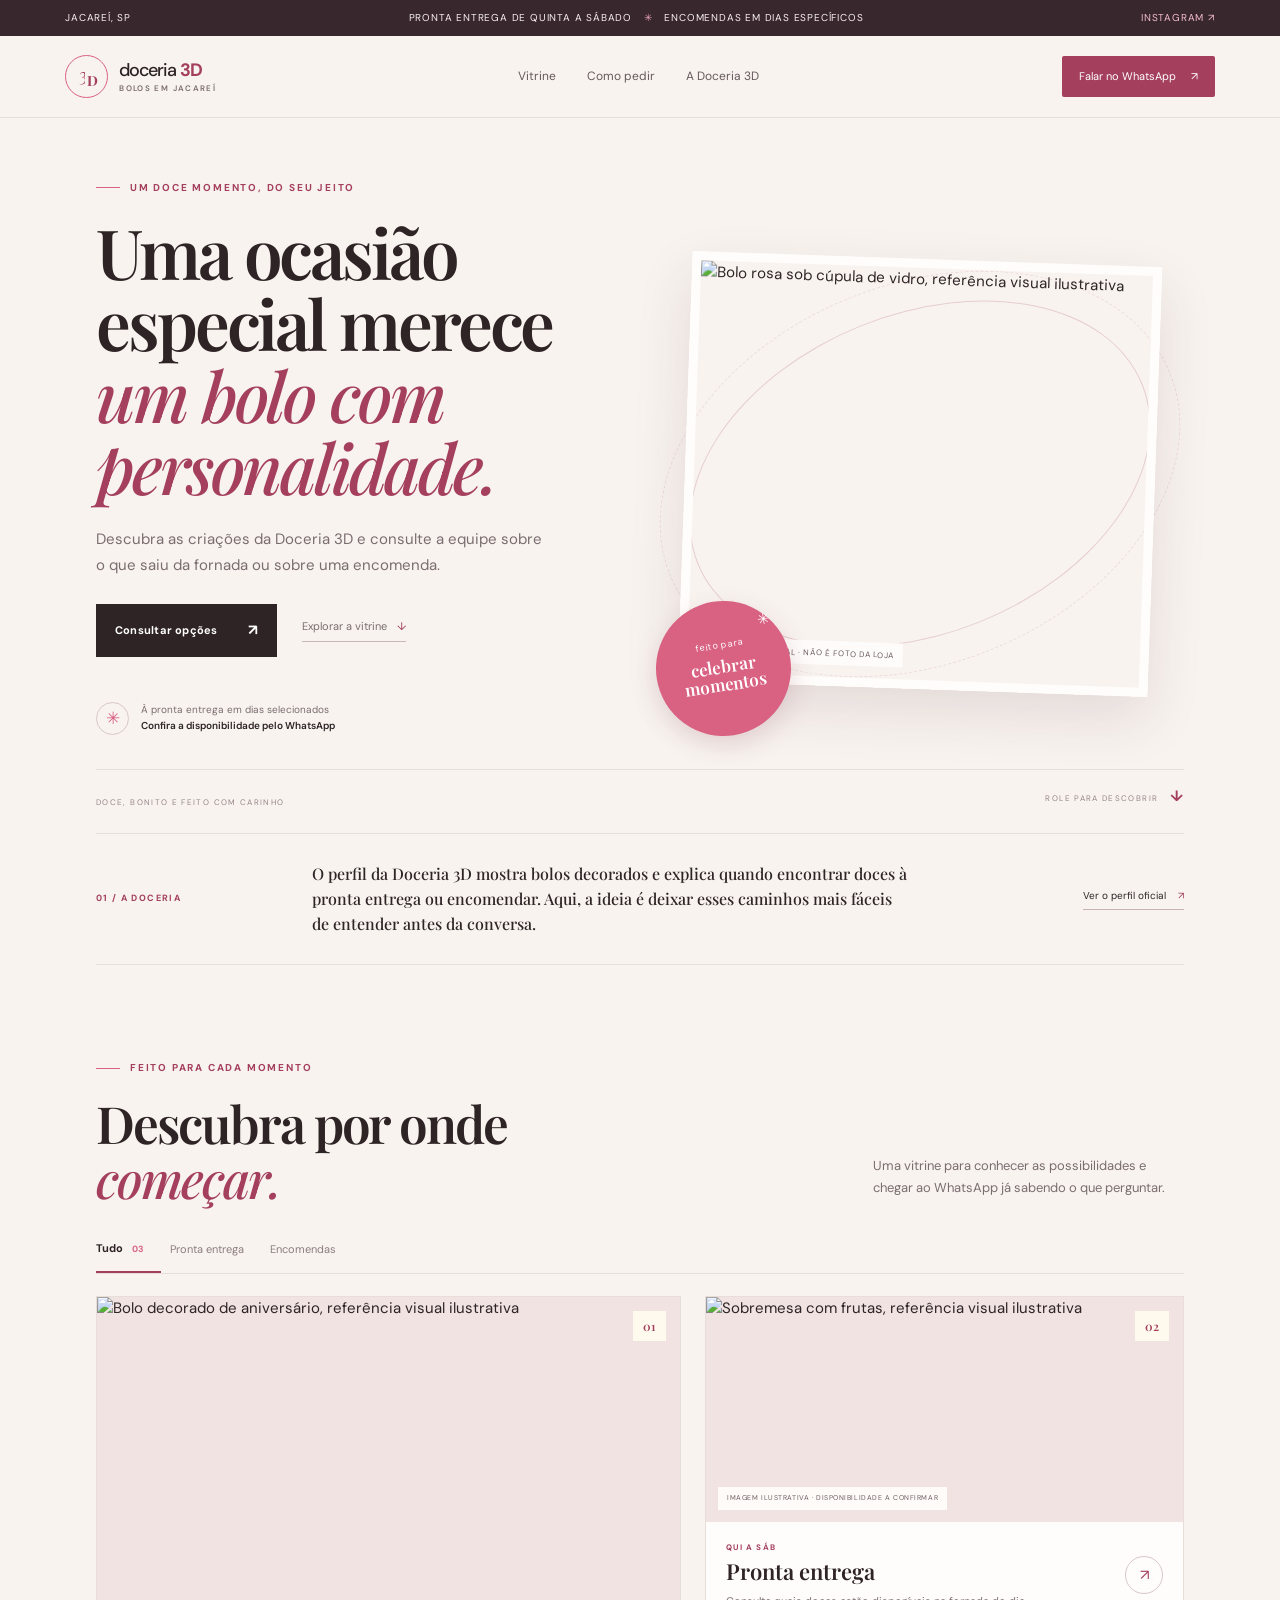
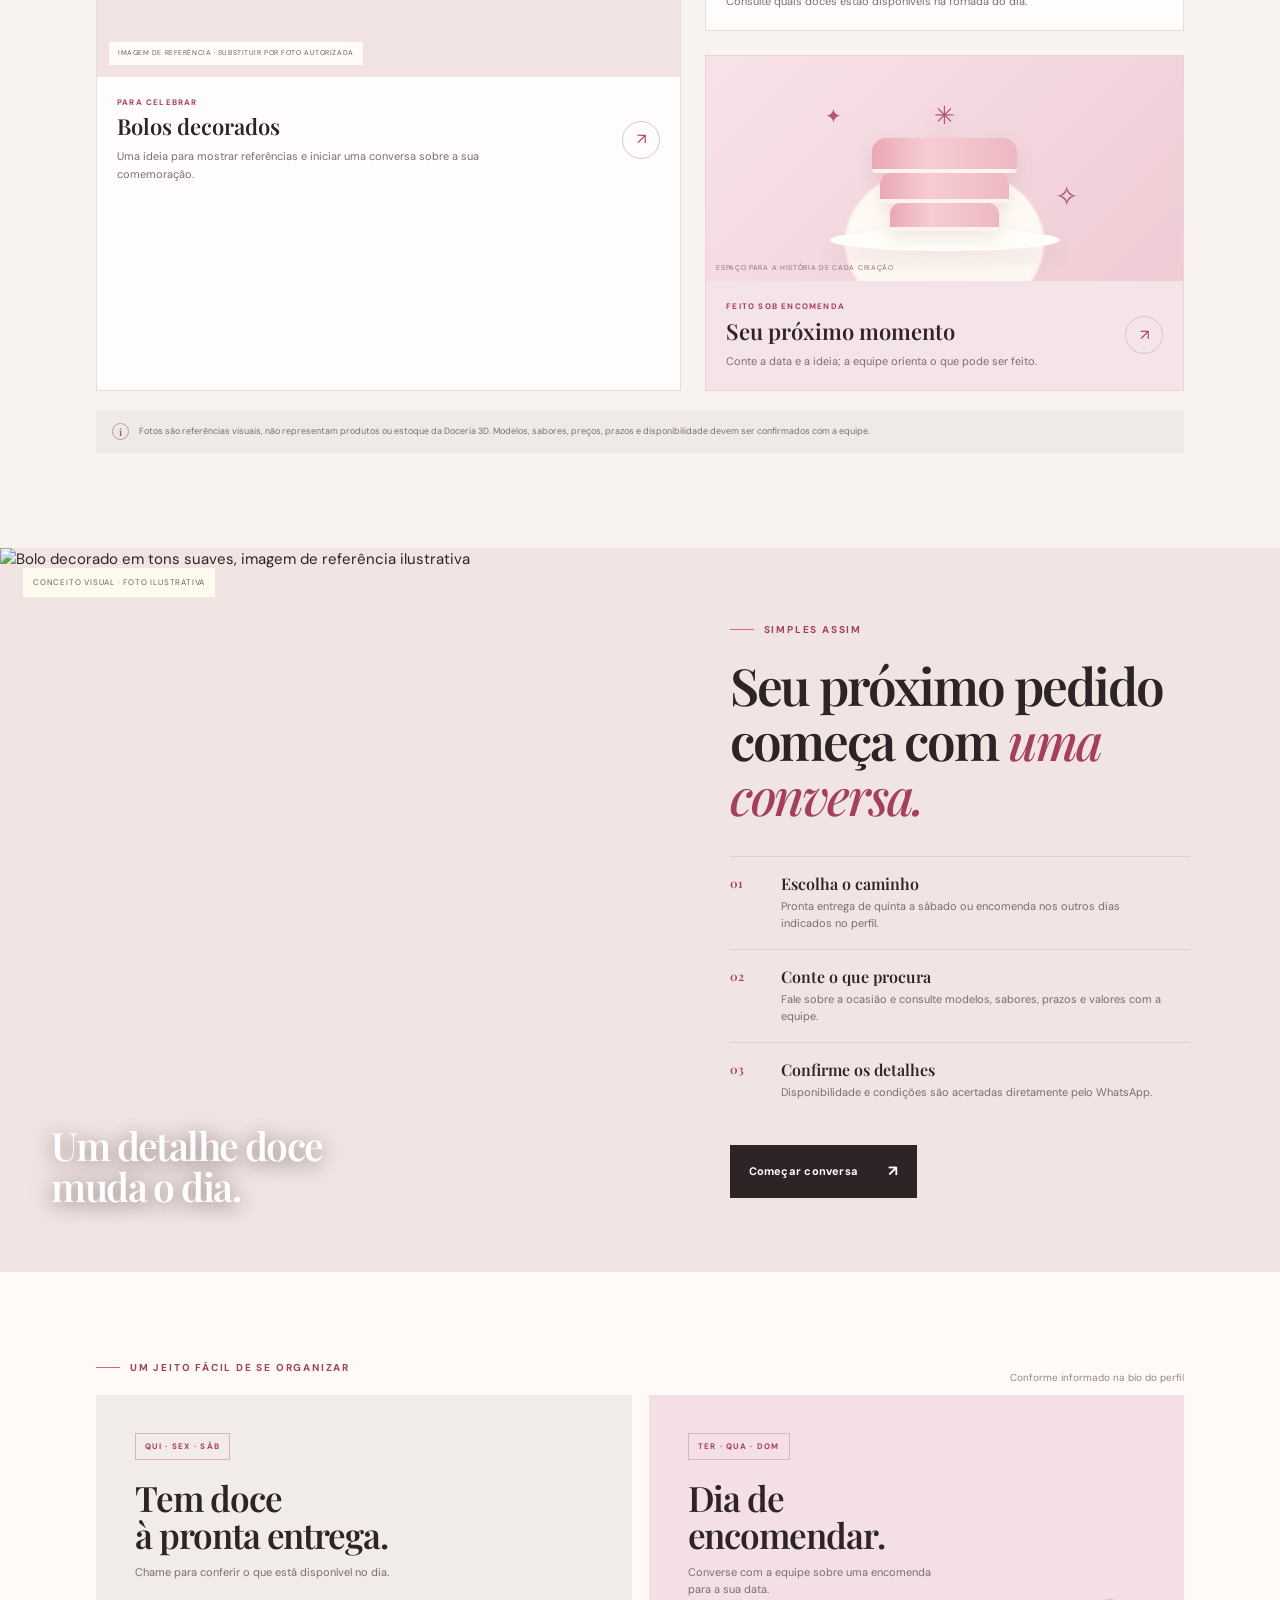
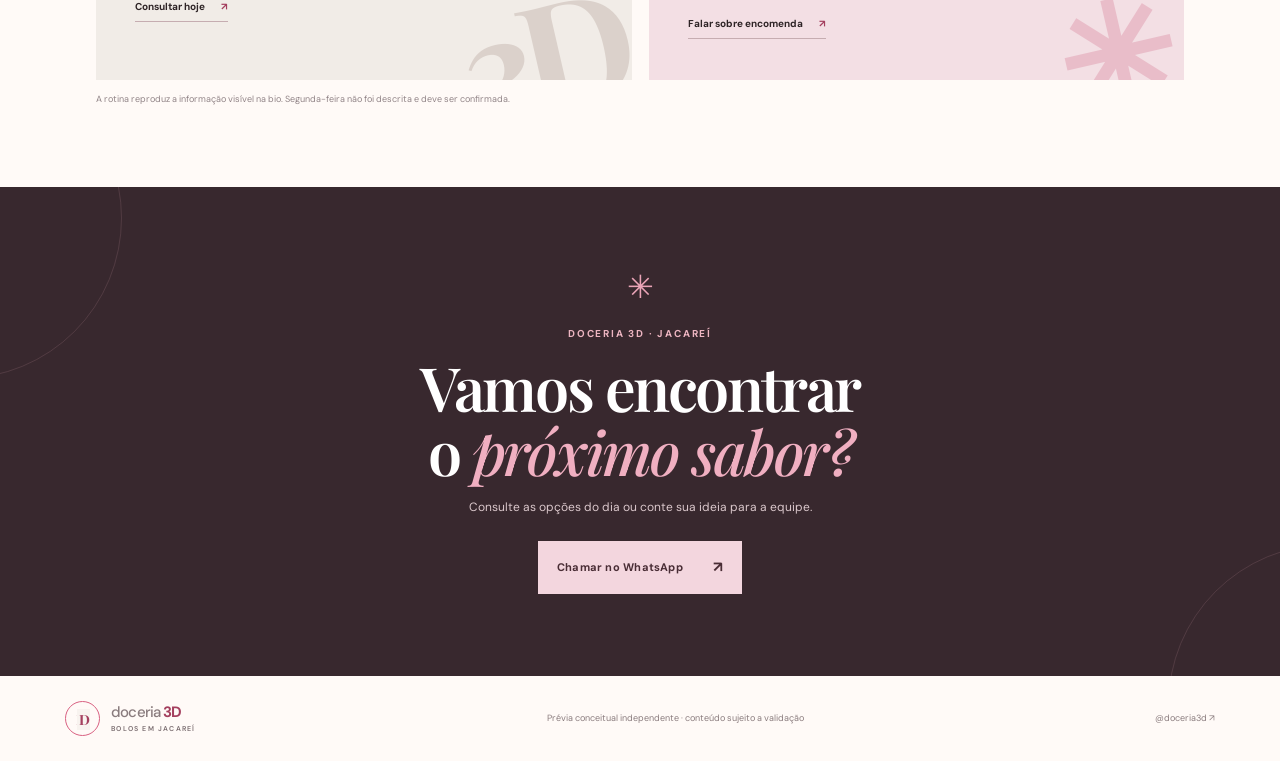
==== index.html @ 927c4ccd "Create Doceria 3D concept prototype" ====
<!doctype html>
<html lang="pt-BR">
<head>
<meta charset="utf-8"><meta name="viewport" content="width=device-width, initial-scale=1"><meta name="theme-color" content="#f8f3ef">
<meta name="description" content="Doceria 3D em Jacareí. Consulte a pronta entrega e converse sobre encomendas pelo WhatsApp.">
<title>Doceria 3D — um doce momento em Jacareí</title>
<link rel="preconnect" href="https://fonts.googleapis.com"><link rel="preconnect" href="https://fonts.gstatic.com" crossorigin>
<link href="https://fonts.googleapis.com/css2?family=DM+Sans:wght@400;500;600;700&family=Playfair+Display:wght@500;600;700&display=swap" rel="stylesheet"><link rel="stylesheet" href="styles.css">
</head>
<body>
<div class="announcement"><span>Jacareí, SP</span><span>Pronta entrega de quinta a sábado <i>✳</i> encomendas em dias específicos</span><a href="https://www.instagram.com/doceria3d/" target="_blank" rel="noreferrer">Instagram ↗</a></div>
<header class="site-header">
<a class="brand" href="#" aria-label="Doceria 3D, início"><span class="brand-mark" aria-hidden="true"><span>3</span><b>D</b></span><span class="brand-name">doceria <strong>3D</strong><small>BOLOS EM JACAREÍ</small></span></a>
<nav aria-label="Navegação principal"><a href="#vitrine">Vitrine</a><a href="#como-funciona">Como pedir</a><a href="#sobre">A Doceria 3D</a></nav>
<a class="header-cta" href="https://wa.me/5512991172727?text=Oi%2C%20vim%20pelo%20site%20e%20queria%20consultar%20as%20op%C3%A7%C3%B5es%20da%20Doceria%203D." target="_blank" rel="noreferrer">Falar no WhatsApp <span>↗</span></a><button class="menu-toggle" aria-label="Abrir menu" aria-expanded="false"><span></span><span></span></button>
</header>
<main>
<section class="hero">
<div class="hero-copy"><p class="eyebrow"><span></span> UM DOCE MOMENTO, DO SEU JEITO</p><h1>Uma ocasião especial merece <em>um bolo com personalidade.</em></h1><p class="hero-text">Descubra as criações da Doceria 3D e consulte a equipe sobre o que saiu da fornada ou sobre uma encomenda.</p><div class="hero-actions"><a class="button button-dark" href="https://wa.me/5512991172727?text=Oi%21%20Queria%20consultar%20o%20que%20tem%20dispon%C3%ADvel%20hoje." target="_blank" rel="noreferrer">Consultar opções <span>↗</span></a><a class="text-link" href="#vitrine">Explorar a vitrine <span>↓</span></a></div><div class="hero-proof"><span class="proof-icon">✳</span><span>À pronta entrega em dias selecionados<br><b>Confira a disponibilidade pelo WhatsApp</b></span></div></div>
<div class="hero-art"><div class="image-wrap image-main"><img src="https://images.unsplash.com/photo-1621794598988-d7f895197dc8?auto=format&fit=crop&w=1000&q=85" alt="Bolo rosa sob cúpula de vidro, referência visual ilustrativa"><span class="image-label">REFERÊNCIA VISUAL · NÃO É FOTO DA LOJA</span></div><div class="hero-sticker"><span>feito para</span><strong>celebrar<br>momentos</strong><i>✳</i></div><div class="orbit orbit-one"></div><div class="orbit orbit-two"></div></div><div class="hero-bottom"><span>DOCE, BONITO E FEITO COM CARINHO</span><span>ROLE PARA DESCOBRIR <b>↓</b></span></div>
</section>
<section class="intro-strip" id="sobre"><div class="intro-index">01 / A DOCERIA</div><p>O perfil da Doceria 3D mostra bolos decorados e explica quando encontrar doces à pronta entrega ou encomendar. Aqui, a ideia é deixar esses caminhos mais fáceis de entender antes da conversa.</p><a href="https://www.instagram.com/doceria3d/" target="_blank" rel="noreferrer">Ver o perfil oficial <span>↗</span></a></section>
<section class="showcase section-pad" id="vitrine"><div class="section-heading"><div><p class="eyebrow"><span></span> FEITO PARA CADA MOMENTO</p><h2>Descubra por onde<br><em>começar.</em></h2></div><p class="section-lead">Uma vitrine para conhecer as possibilidades e chegar ao WhatsApp já sabendo o que perguntar.</p></div>
<div class="category-tabs" role="tablist" aria-label="Categorias da vitrine"><button class="category-tab is-active" role="tab" aria-selected="true" data-filter="all">Tudo <span>03</span></button><button class="category-tab" role="tab" aria-selected="false" data-filter="ready">Pronta entrega</button><button class="category-tab" role="tab" aria-selected="false" data-filter="custom">Encomendas</button></div>
<div class="product-grid">
<article class="product-card product-wide" data-category="custom"><div class="product-image"><img src="https://images.unsplash.com/photo-1578985545062-69928b1d9587?auto=format&fit=crop&w=1200&q=85" alt="Bolo decorado de aniversário, referência visual ilustrativa"><span class="photo-note">IMAGEM DE REFERÊNCIA · SUBSTITUIR POR FOTO AUTORIZADA</span><span class="card-number">01</span></div><div class="product-info"><div><p class="product-kicker">PARA CELEBRAR</p><h3>Bolos decorados</h3><p>Uma ideia para mostrar referências e iniciar uma conversa sobre a sua comemoração.</p></div><a class="round-link" aria-label="Consultar bolos decorados no WhatsApp" href="https://wa.me/5512991172727?text=Oi%21%20Queria%20conversar%20sobre%20bolo%20decorado%20e%20encomenda." target="_blank" rel="noreferrer">↗</a></div></article>
<article class="product-card" data-category="ready"><div class="product-image product-image-small"><img src="https://images.unsplash.com/photo-1488477181946-6428a0291777?auto=format&fit=crop&w=850&q=85" alt="Sobremesa com frutas, referência visual ilustrativa"><span class="photo-note">IMAGEM ILUSTRATIVA · DISPONIBILIDADE A CONFIRMAR</span><span class="card-number">02</span></div><div class="product-info"><div><p class="product-kicker">QUI A SÁB</p><h3>Pronta entrega</h3><p>Consulte quais doces estão disponíveis na fornada do dia.</p></div><a class="round-link" aria-label="Consultar pronta entrega no WhatsApp" href="https://wa.me/5512991172727?text=Oi%21%20Quais%20doces%20est%C3%A3o%20dispon%C3%ADveis%20hoje%3F" target="_blank" rel="noreferrer">↗</a></div></article>
<article class="product-card product-card-accent" data-category="custom"><div class="custom-illustration" aria-hidden="true"><div class="cake-plate"></div><div class="cake-shape"><span></span><span></span><span></span><i>✳</i></div><div class="cake-spark spark-a">✦</div><div class="cake-spark spark-b">✧</div><span class="illustration-caption">ESPAÇO PARA A HISTÓRIA DE CADA CRIAÇÃO</span></div><div class="product-info"><div><p class="product-kicker">FEITO SOB ENCOMENDA</p><h3>Seu próximo momento</h3><p>Conte a data e a ideia; a equipe orienta o que pode ser feito.</p></div><a class="round-link" aria-label="Conversar sobre encomendas no WhatsApp" href="https://wa.me/5512991172727?text=Oi%21%20Queria%20saber%20como%20funcionam%20as%20encomendas." target="_blank" rel="noreferrer">↗</a></div></article>
</div><p class="disclaimer"><span>i</span> Fotos são referências visuais, não representam produtos ou estoque da Doceria 3D. Modelos, sabores, preços, prazos e disponibilidade devem ser confirmados com a equipe.</p>
</section>
<section class="order-section" id="como-funciona"><div class="order-image"><img src="https://images.unsplash.com/photo-1557925923-cd4648e211a0?auto=format&fit=crop&w=1200&q=85" alt="Bolo decorado em tons suaves, imagem de referência ilustrativa"><span>CONCEITO VISUAL · FOTO ILUSTRATIVA</span><div class="image-quote">Um detalhe doce<br>muda o dia.</div></div><div class="order-copy"><p class="eyebrow"><span></span> SIMPLES ASSIM</p><h2>Seu próximo pedido começa com <em>uma conversa.</em></h2><div class="steps"><div class="step"><span>01</span><div><h3>Escolha o caminho</h3><p>Pronta entrega de quinta a sábado ou encomenda nos outros dias indicados no perfil.</p></div></div><div class="step"><span>02</span><div><h3>Conte o que procura</h3><p>Fale sobre a ocasião e consulte modelos, sabores, prazos e valores com a equipe.</p></div></div><div class="step"><span>03</span><div><h3>Confirme os detalhes</h3><p>Disponibilidade e condições são acertadas diretamente pelo WhatsApp.</p></div></div></div><a class="button button-dark" href="https://wa.me/5512991172727?text=Oi%2C%20vim%20pelo%20site%20da%20Doceria%203D%20e%20queria%20conversar%20sobre%20um%20pedido." target="_blank" rel="noreferrer">Começar conversa <span>↗</span></a></div></section>
<section class="availability"><div class="availability-top"><p class="eyebrow"><span></span> UM JEITO FÁCIL DE SE ORGANIZAR</p><p>Conforme informado na bio do perfil</p></div><div class="availability-grid"><div class="availability-card"><span class="day-tag">QUI · SEX · SÁB</span><h2>Tem doce<br>à pronta entrega.</h2><p>Chame para conferir o que está disponível no dia.</p><a href="https://wa.me/5512991172727?text=Oi%21%20O%20que%20tem%20%C3%A0%20pronta%20entrega%20hoje%3F" target="_blank" rel="noreferrer">Consultar hoje <b>↗</b></a><div class="availability-deco">3D</div></div><div class="availability-card availability-pink"><span class="day-tag">TER · QUA · DOM</span><h2>Dia de<br>encomendar.</h2><p>Converse com a equipe sobre uma encomenda para a sua data.</p><a href="https://wa.me/5512991172727?text=Oi%21%20Queria%20consultar%20uma%20encomenda." target="_blank" rel="noreferrer">Falar sobre encomenda <b>↗</b></a><div class="availability-deco">✳</div></div></div><p class="schedule-note">A rotina reproduz a informação visível na bio. Segunda-feira não foi descrita e deve ser confirmada.</p></section>
<section class="closing"><div class="closing-star">✳</div><p class="eyebrow">DOCERIA 3D · JACAREÍ</p><h2>Vamos encontrar<br>o <em>próximo sabor?</em></h2><p>Consulte as opções do dia ou conte sua ideia para a equipe.</p><a class="button button-light" href="https://wa.me/5512991172727?text=Oi%21%20Queria%20conhecer%20as%20op%C3%A7%C3%B5es%20da%20Doceria%203D." target="_blank" rel="noreferrer">Chamar no WhatsApp <span>↗</span></a></section>
</main>
<footer class="site-footer"><a class="brand brand-footer" href="#"><span class="brand-mark"><span>3</span><b>D</b></span><span class="brand-name">doceria <strong>3D</strong><small>BOLOS EM JACAREÍ</small></span></a><span>Prévia conceitual independente · conteúdo sujeito a validação</span><a href="https://www.instagram.com/doceria3d/" target="_blank" rel="noreferrer">@doceria3d ↗</a></footer><a class="mobile-contact" href="https://wa.me/5512991172727?text=Oi%21%20Queria%20consultar%20a%20Doceria%203D." target="_blank" rel="noreferrer"><span>☏</span> Consultar pelo WhatsApp <b>↗</b></a>
<script src="script.js"></script>
</body></html>
---- styles.css ----
:root{--cream:#f8f3ef;--paper:#fffdfb;--ink:#2e2426;--muted:#7a6d70;--rose:#d96182;--rose-soft:#f4dce3;--rose-deep:#a43f5e;--line:#e7deda;--serif:"Playfair Display",Georgia,serif;--sans:"DM Sans",Arial,sans-serif}
*{box-sizing:border-box}html{scroll-behavior:smooth}body{margin:0;background:var(--cream);color:var(--ink);font-family:var(--sans);font-size:15px;line-height:1.55}a{color:inherit;text-decoration:none}button{font:inherit}.announcement{height:36px;background:#38282e;color:#f9efef;display:flex;align-items:center;justify-content:space-between;padding:0 5.1%;font-size:10px;letter-spacing:.08em;text-transform:uppercase}.announcement i{color:#f0a3bd;font-style:normal;padding:0 8px}.announcement a{color:#f5bccd}.site-header{height:82px;padding:0 5.1%;display:flex;align-items:center;justify-content:space-between;background:rgba(248,243,239,.97);border-bottom:1px solid var(--line);position:relative;z-index:5}.brand{display:flex;align-items:center;gap:11px}.brand-mark{height:43px;width:43px;border:1.5px solid var(--rose);border-radius:50%;display:grid;place-items:center;position:relative;font-family:var(--serif);color:var(--rose-deep);font-size:19px}.brand-mark span{transform:translate(-3px,-2px)}.brand-mark b{position:absolute;font-size:14px;right:9px;bottom:5px;background:var(--cream);padding-left:2px}.brand-name{font-size:18px;font-weight:500;letter-spacing:-.06em;line-height:1}.brand-name strong{font-weight:700;color:var(--rose-deep)}.brand-name small{display:block;font-size:8px;letter-spacing:.17em;font-weight:600;margin-top:5px;color:var(--muted)}.site-header nav{display:flex;gap:31px;font-size:12px;color:#66595d}.site-header nav a:hover,.site-footer a:hover{color:var(--rose-deep)}.header-cta{font-size:11px;background:var(--rose-deep);color:white;padding:12px 17px;border-radius:2px}.header-cta span{margin-left:12px}.menu-toggle{display:none}
.hero{min-height:640px;display:grid;grid-template-columns:1.03fr .97fr;padding:62px 7.5% 25px;position:relative;overflow:hidden}.hero-copy{max-width:580px;align-self:center;z-index:2;padding-bottom:34px}.eyebrow{font-size:10px;letter-spacing:.18em;color:var(--rose-deep);font-weight:700;text-transform:uppercase;display:flex;align-items:center;gap:10px;margin:0 0 20px}.eyebrow>span{display:inline-block;width:24px;height:1px;background:var(--rose)}h1,h2,h3,p{margin-top:0}.hero h1{font:600 clamp(42px,5.4vw,74px)/1.04 var(--serif);letter-spacing:-.045em;margin:0 0 23px;max-width:570px}.hero h1 em,h2 em{color:var(--rose-deep);font-weight:500}.hero-text{font-size:15px;color:var(--muted);max-width:450px;line-height:1.75;margin-bottom:25px}.hero-actions{display:flex;align-items:center;gap:25px}.button{display:inline-flex;align-items:center;justify-content:space-between;gap:30px;padding:15px 19px;font-size:11px;font-weight:700;letter-spacing:.02em;transition:transform .2s,background .2s}.button:hover{transform:translateY(-2px)}.button-dark{background:var(--ink);color:white}.button-dark:hover{background:#543b44}.button span{font-size:15px}.text-link{font-size:11px;color:var(--muted);border-bottom:1px solid #c7b7b8;padding-bottom:6px}.text-link span{margin-left:7px;color:var(--rose-deep)}.hero-proof{display:flex;align-items:center;gap:12px;margin-top:45px;color:var(--muted);font-size:10px;line-height:1.6}.hero-proof b{font-weight:600;color:var(--ink)}.proof-icon{width:33px;height:33px;border:1px solid #d8c8c6;border-radius:50%;display:grid;place-items:center;color:var(--rose);font-size:17px}.hero-art{position:relative;min-height:480px;display:grid;place-items:center}.image-wrap{position:relative;overflow:hidden}.image-main{width:min(90%,470px);height:430px;z-index:1;transform:rotate(2deg);box-shadow:0 22px 54px #54323b20;border:9px solid var(--paper)}.image-main img,.product-image img,.order-image>img{width:100%;height:100%;object-fit:cover;display:block}.image-main img{object-position:center}.image-label,.photo-note{position:absolute;left:12px;bottom:12px;background:#fffdfbea;color:#6d5e60;padding:6px 9px;font-size:8px;letter-spacing:.08em}.hero-sticker{position:absolute;z-index:2;bottom:33px;left:0;width:135px;height:135px;border-radius:50%;background:var(--rose);color:white;display:flex;flex-direction:column;justify-content:center;align-items:center;transform:rotate(-9deg);box-shadow:0 9px 25px #8a3c552b}.hero-sticker span{font-size:9px;letter-spacing:.08em}.hero-sticker strong{font:600 17px/1.1 var(--serif);text-align:center;margin:4px}.hero-sticker i{position:absolute;right:14px;top:14px;font-style:normal}.orbit{position:absolute;border:1px solid #e6cdd3;border-radius:50%;transform:rotate(-22deg)}.orbit-one{width:480px;height:320px}.orbit-two{width:540px;height:380px;border-style:dashed;opacity:.65}.hero-bottom{grid-column:1/-1;display:flex;justify-content:space-between;align-items:end;color:#968589;font-size:8px;letter-spacing:.17em;border-top:1px solid var(--line);padding-top:15px}.hero-bottom b{color:var(--rose-deep);font-size:15px;margin-left:8px}
.intro-strip{border-top:1px solid var(--line);border-bottom:1px solid var(--line);margin:0 7.5%;padding:28px 0;display:grid;grid-template-columns:.7fr 2.2fr .9fr;align-items:center;gap:25px}.intro-index{font-size:9px;letter-spacing:.15em;color:var(--rose-deep);font-weight:700}.intro-strip>p{font:500 16px/1.55 var(--serif);max-width:730px;margin:0}.intro-strip>a{justify-self:end;font-size:10px;border-bottom:1px solid #c6b3b7;padding-bottom:6px}.intro-strip>a span{color:var(--rose-deep);margin-left:9px}
.section-pad{padding:95px 7.5%}.section-heading{display:flex;justify-content:space-between;align-items:end;margin-bottom:34px}.section-heading h2,.order-copy h2{font:600 clamp(35px,4vw,54px)/1.08 var(--serif);letter-spacing:-.04em;margin:0}.section-lead{max-width:300px;color:var(--muted);font-size:13px;line-height:1.7;margin:0 1% 7px 30px}.category-tabs{display:flex;gap:9px;border-bottom:1px solid var(--line);margin-bottom:22px}.category-tab{appearance:none;background:none;border:0;padding:0 17px 13px 0;color:#8b7d80;font-size:11px;cursor:pointer;transition:color .2s}.category-tab span{font-size:9px;margin-left:6px;color:var(--rose)}.category-tab.is-active{color:var(--ink);font-weight:700;border-bottom:2px solid var(--rose-deep)}.product-grid{display:grid;grid-template-columns:1.1fr .9fr;gap:24px}.product-card{background:var(--paper);border:1px solid var(--line);min-width:0;transition:transform .25s,box-shadow .25s}.product-card:hover{transform:translateY(-4px);box-shadow:0 16px 35px #53313a14}.product-wide{grid-row:span 2}.product-image{height:280px;position:relative;overflow:hidden;background:#f0e3e2}.product-wide .product-image{height:380px}.product-image-small{height:225px}.product-image img{transition:transform .6s}.product-card:hover img{transform:scale(1.035)}.photo-note{font-size:7px;max-width:calc(100% - 24px)}.card-number{position:absolute;top:14px;right:14px;background:#fffdf0e8;color:var(--rose-deep);font:600 12px var(--serif);padding:7px 10px}.product-info{padding:19px 20px 20px;display:flex;justify-content:space-between;align-items:center;gap:14px}.product-kicker{font-size:8px;letter-spacing:.15em;color:var(--rose-deep);font-weight:700;margin:0 0 6px}.product-info h3{font:600 22px/1.15 var(--serif);margin:0 0 8px}.product-info p:not(.product-kicker){color:var(--muted);font-size:11px;line-height:1.65;margin:0;max-width:420px}.round-link{width:38px;height:38px;flex:0 0 38px;border:1px solid #d8c7ca;border-radius:50%;display:grid;place-items:center;color:var(--rose-deep);transition:background .2s,color .2s}.round-link:hover{background:var(--rose-deep);color:white}.product-card-accent{background:#f4e4e7;border-color:#edd1d8}.custom-illustration{height:225px;position:relative;overflow:hidden;background:radial-gradient(ellipse at 50% 83%,#fff9f4 0 29%,transparent 30%),linear-gradient(135deg,#f7e3e8,#efcbd4);display:flex;align-items:center;justify-content:center}.cake-plate{position:absolute;width:230px;height:22px;bottom:30px;background:#fffdf9;border-radius:50%;box-shadow:0 13px 19px #7d45501c}.cake-shape{height:125px;width:145px;position:relative;display:flex;flex-direction:column;justify-content:end;align-items:center;z-index:1;filter:drop-shadow(0 8px 8px #884d5120)}.cake-shape span{background:linear-gradient(90deg,#e9a8b4,#f7ccd2 38%,#edb8c2);height:35px;width:100%;border-bottom:4px solid #fff2ef;border-radius:14px 14px 4px 4px;position:relative}.cake-shape span+span{width:89%;height:30px;border-radius:12px 12px 3px 3px}.cake-shape span+span+span{width:75%;height:28px;border-radius:11px 11px 3px 3px}.cake-shape i{position:absolute;top:-9px;color:#b45470;font-style:normal;font-size:25px}.cake-spark{position:absolute;color:#b45470}.spark-a{top:45px;left:25%;font-size:20px}.spark-b{bottom:63px;right:22%;font-size:28px}.illustration-caption{position:absolute;bottom:8px;left:10px;font-size:7px;letter-spacing:.1em;color:#946e77}.disclaimer{display:flex;align-items:center;gap:10px;background:#f0eae6;padding:13px 16px;color:#786e6d;font-size:9px;line-height:1.6;margin:19px 0 0}.disclaimer span{width:17px;height:17px;flex:0 0 17px;border:1px solid #b79b9e;border-radius:50%;display:grid;place-items:center;font:600 10px var(--serif);color:#915767}
.order-section{display:grid;grid-template-columns:1fr 1fr;background:#f0e5e2}.order-image{position:relative;min-height:610px;overflow:hidden}.order-image>img{position:absolute;inset:0}.order-image>span{position:absolute;top:20px;left:23px;background:#fffdf0e8;color:#725d61;font-size:8px;letter-spacing:.1em;padding:8px 10px}.image-quote{position:absolute;left:8%;bottom:9%;font:600 39px/1.05 var(--serif);letter-spacing:-.04em;color:white;text-shadow:0 3px 20px #472c33aa}.order-copy{padding:74px clamp(40px,7vw,105px);align-self:center}.order-copy h2{max-width:500px;margin-bottom:32px}.steps{margin:0 0 27px}.step{display:grid;grid-template-columns:37px 1fr;gap:14px;padding:16px 0;border-top:1px solid #dececc}.step>span{font:600 12px var(--serif);color:var(--rose-deep);padding-top:2px}.step h3{font:600 16px var(--serif);margin:0 0 4px}.step p{font-size:11px;color:var(--muted);line-height:1.6;margin:0;max-width:380px}
.availability{padding:88px 7.5% 80px;background:#fffaf7}.availability-top{display:flex;justify-content:space-between;align-items:center}.availability-top>p:last-child{color:#95888a;font-size:10px;margin:0}.availability-grid{display:grid;grid-template-columns:1fr 1fr;gap:17px}.availability-card{position:relative;overflow:hidden;background:#f1ece7;padding:38px 39px;min-height:285px}.availability-pink{background:#f3dfe4}.day-tag{display:inline-block;font-size:8px;letter-spacing:.16em;color:var(--rose-deep);font-weight:700;border:1px solid #dbb4bd;padding:6px 9px}.availability-card h2{font:600 35px/1.08 var(--serif);letter-spacing:-.03em;margin:19px 0 10px;position:relative;z-index:1}.availability-card p{font-size:11px;color:var(--muted);max-width:260px;position:relative;z-index:1}.availability-card>a{display:inline-block;margin-top:7px;font-size:10px;font-weight:700;border-bottom:1px solid #c6adb1;padding-bottom:6px;position:relative;z-index:1}.availability-card>a b{margin-left:14px;color:var(--rose-deep)}.availability-deco{position:absolute;right:12px;bottom:-48px;color:#dbd1cb;font:700 150px/1 var(--serif);letter-spacing:-.1em;transform:rotate(-13deg)}.availability-pink .availability-deco{font-size:140px;right:25px;bottom:-40px;color:#e9bdc9}.schedule-note{font-size:9px;color:#918487;margin:13px 0 0}
.closing{background:#38282e;color:white;text-align:center;padding:76px 20px 82px;position:relative;overflow:hidden}.closing:before,.closing:after{content:"";position:absolute;width:320px;height:320px;border:1px solid #815f67;border-radius:50%;opacity:.35}.closing:before{left:-200px;top:-130px}.closing:after{right:-210px;bottom:-190px}.closing-star{font-size:32px;color:#eaa4b7;margin-bottom:13px}.closing .eyebrow{justify-content:center;color:#edb5c1;margin-bottom:14px}.closing h2{font:600 clamp(39px,5vw,61px)/1.05 var(--serif);letter-spacing:-.04em;margin-bottom:15px}.closing h2 em{color:#f0afc1}.closing>p:not(.eyebrow){font-size:12px;color:#dbc8cc;margin-bottom:24px}.button-light{background:#f3d6de;color:#492d35}.button-light:hover{background:white}
.site-footer{min-height:85px;padding:18px 5.1%;display:flex;justify-content:space-between;align-items:center;background:#fffaf7;color:#8a7c7e;font-size:9px}.brand-footer .brand-mark{width:35px;height:35px;font-size:16px}.brand-footer .brand-name{font-size:15px}.brand-footer .brand-name small{font-size:7px}.mobile-contact{display:none}
[hidden]{display:none!important}
@media(max-width:900px){.hero{padding:48px 5% 22px;min-height:590px}.hero h1{font-size:clamp(42px,7vw,64px)}.hero-art{min-height:400px}.image-main{height:360px}.orbit-one{width:390px;height:270px}.orbit-two{width:430px;height:320px}.intro-strip,.section-pad,.availability{margin-left:0;margin-right:0;padding-left:5%;padding-right:5%}.intro-strip{grid-template-columns:.6fr 2fr}.intro-strip>a{grid-column:2;justify-self:start}.order-section{grid-template-columns:.85fr 1.15fr}.order-copy{padding:55px 34px}.order-image{min-height:570px}.product-wide .product-image{height:330px}}
@media(max-width:680px){body{font-size:14px;padding-bottom:67px}.announcement{height:auto;min-height:32px;padding:8px 4%;justify-content:center;font-size:8px}.announcement>span:first-child,.announcement>a{display:none}.site-header{height:68px;padding:0 5%;position:sticky;top:0}.site-header nav{display:none;position:absolute;top:67px;left:0;right:0;background:#fffaf7;border-bottom:1px solid var(--line);padding:15px 5%;gap:0;flex-direction:column;box-shadow:0 9px 15px #2e242612}.site-header nav.is-open{display:flex}.site-header nav a{padding:12px 0;border-bottom:1px solid var(--line)}.brand-mark{height:37px;width:37px}.brand-name{font-size:16px}.header-cta{font-size:9px;padding:10px 11px}.header-cta span{margin-left:5px}.menu-toggle{display:flex;flex-direction:column;gap:5px;background:none;border:0;padding:9px;margin-left:7px}.menu-toggle span{width:18px;height:1.5px;background:var(--ink)}.hero{display:flex;flex-direction:column;padding:39px 5% 18px;min-height:0}.hero-copy{padding-bottom:15px}.hero .eyebrow{margin-bottom:14px;font-size:9px}.hero h1{font-size:clamp(43px,12vw,59px);max-width:500px;margin-bottom:15px}.hero-text{font-size:13px;line-height:1.7;margin-bottom:19px}.hero-actions{gap:18px}.button{padding:14px 15px;gap:18px;font-size:10px}.text-link{font-size:10px}.hero-proof{margin-top:21px;font-size:9px}.hero-art{min-height:350px;margin:0 -3%}.image-main{height:310px;width:78%;transform:rotate(1deg);border-width:7px}.hero-sticker{width:100px;height:100px;left:4%;bottom:25px}.hero-sticker strong{font-size:13px}.hero-sticker span{font-size:7px}.hero-sticker i{font-size:12px;right:11px;top:10px}.orbit-one{width:310px;height:230px}.orbit-two{width:345px;height:275px}.hero-bottom{padding-top:12px;font-size:7px}.hero-bottom span:last-child{display:none}.intro-strip{margin:0 5%;padding:21px 0;grid-template-columns:1fr;gap:10px}.intro-index{font-size:8px}.intro-strip>p{font-size:16px}.intro-strip>a{grid-column:auto;font-size:9px}.section-pad{padding-top:62px;padding-bottom:62px}.section-heading{display:block;margin-bottom:25px}.section-heading h2,.order-copy h2{font-size:39px}.section-lead{margin:13px 0 0;font-size:11px}.category-tabs{gap:14px;overflow:auto;scrollbar-width:none}.category-tabs::-webkit-scrollbar{display:none}.category-tab{white-space:nowrap;font-size:10px;padding-right:0}.product-grid{grid-template-columns:1fr;gap:15px}.product-wide{grid-row:auto}.product-wide .product-image{height:260px}.product-image-small,.custom-illustration{height:225px}.product-info{padding:16px}.product-info h3{font-size:20px}.product-info p:not(.product-kicker){font-size:10px}.disclaimer{font-size:8px;margin-top:15px}.order-section{grid-template-columns:1fr}.order-image{min-height:350px;height:350px}.image-quote{font-size:33px;left:7%;bottom:8%}.order-copy{padding:42px 6% 48px}.order-copy h2{font-size:37px;margin-bottom:22px}.step{grid-template-columns:28px 1fr;gap:9px;padding:13px 0}.step h3{font-size:15px}.step p{font-size:10px}.availability{padding:58px 5% 54px}.availability-top{display:block}.availability-top .eyebrow{font-size:9px;margin-bottom:4px}.availability-top>p:last-child{margin-bottom:17px;font-size:9px}.availability-grid{grid-template-columns:1fr;gap:11px}.availability-card{padding:25px;min-height:250px}.availability-card h2{font-size:32px}.availability-card p{font-size:10px;max-width:230px}.availability-deco{font-size:130px}.schedule-note{font-size:8px;line-height:1.5}.closing{padding:57px 5% 63px}.closing h2{font-size:44px}.closing>p:not(.eyebrow){font-size:11px}.site-footer{padding:14px 5%;min-height:80px;gap:12px;flex-wrap:wrap}.site-footer>span{order:3;width:100%;text-align:center;font-size:8px}.brand-footer .brand-mark{width:30px;height:30px}.brand-footer .brand-name{font-size:13px}.site-footer>a:last-child{font-size:9px}.mobile-contact{position:fixed;bottom:0;left:0;right:0;z-index:10;height:59px;background:var(--rose-deep);color:white;display:flex;align-items:center;justify-content:center;gap:10px;font-size:11px;font-weight:700;box-shadow:0 -5px 20px #4a253019}.mobile-contact span{font-size:16px}.mobile-contact b{font-size:14px;font-weight:400;margin-left:3px}}
@media(prefers-reduced-motion:reduce){*,*::before,*::after{scroll-behavior:auto!important;transition:none!important;animation:none!important}}
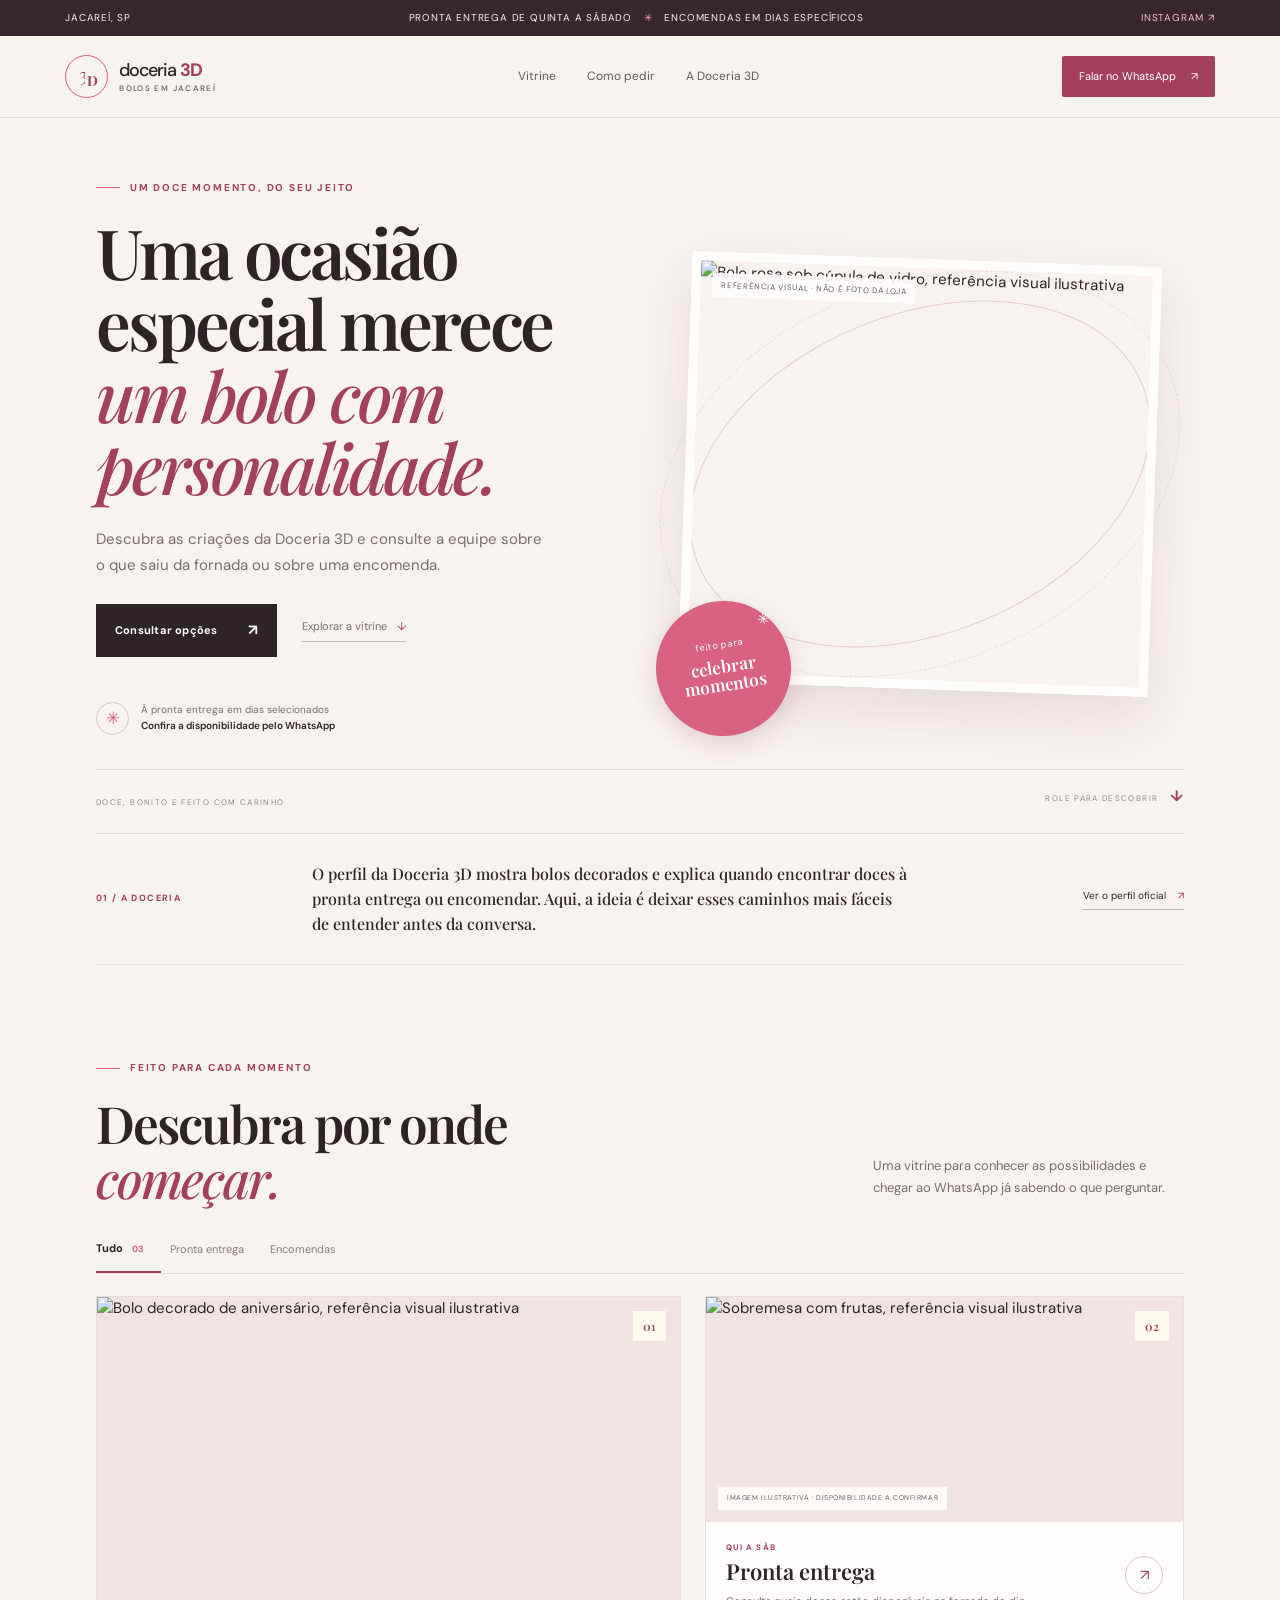
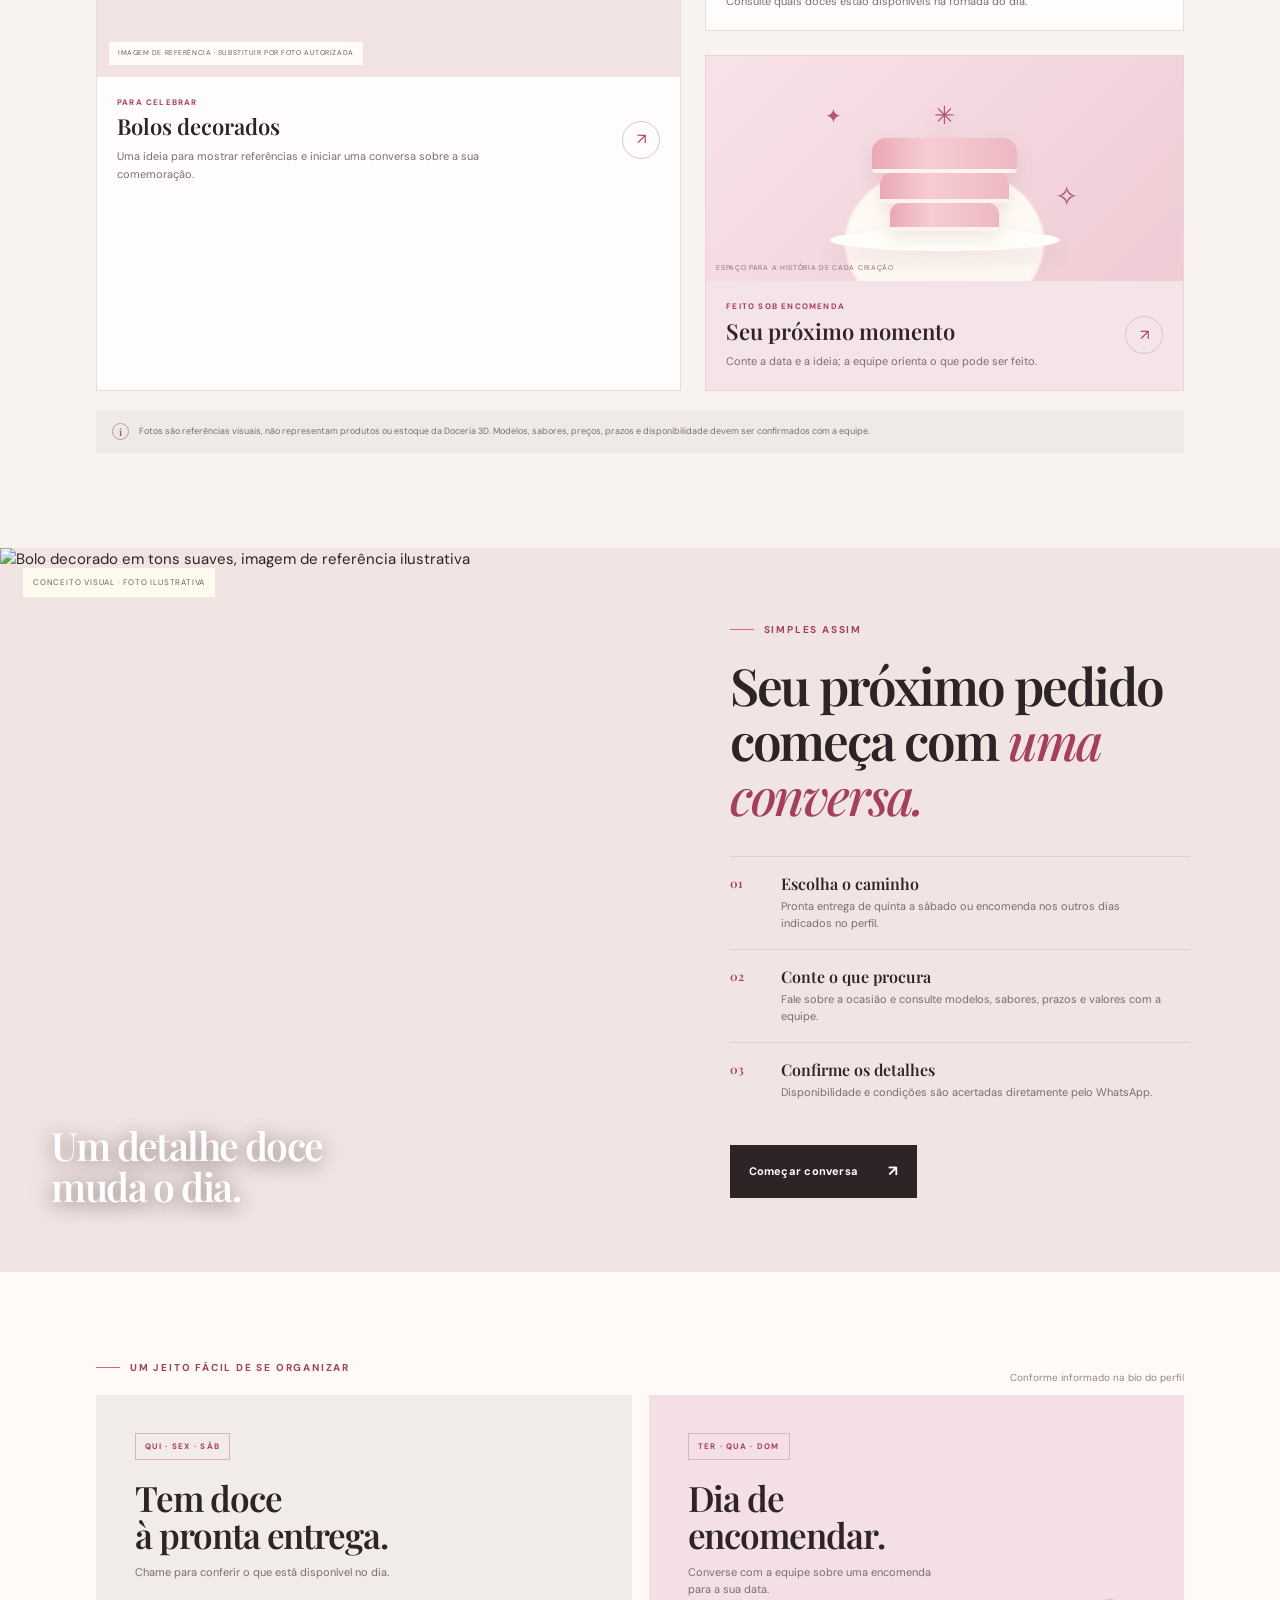
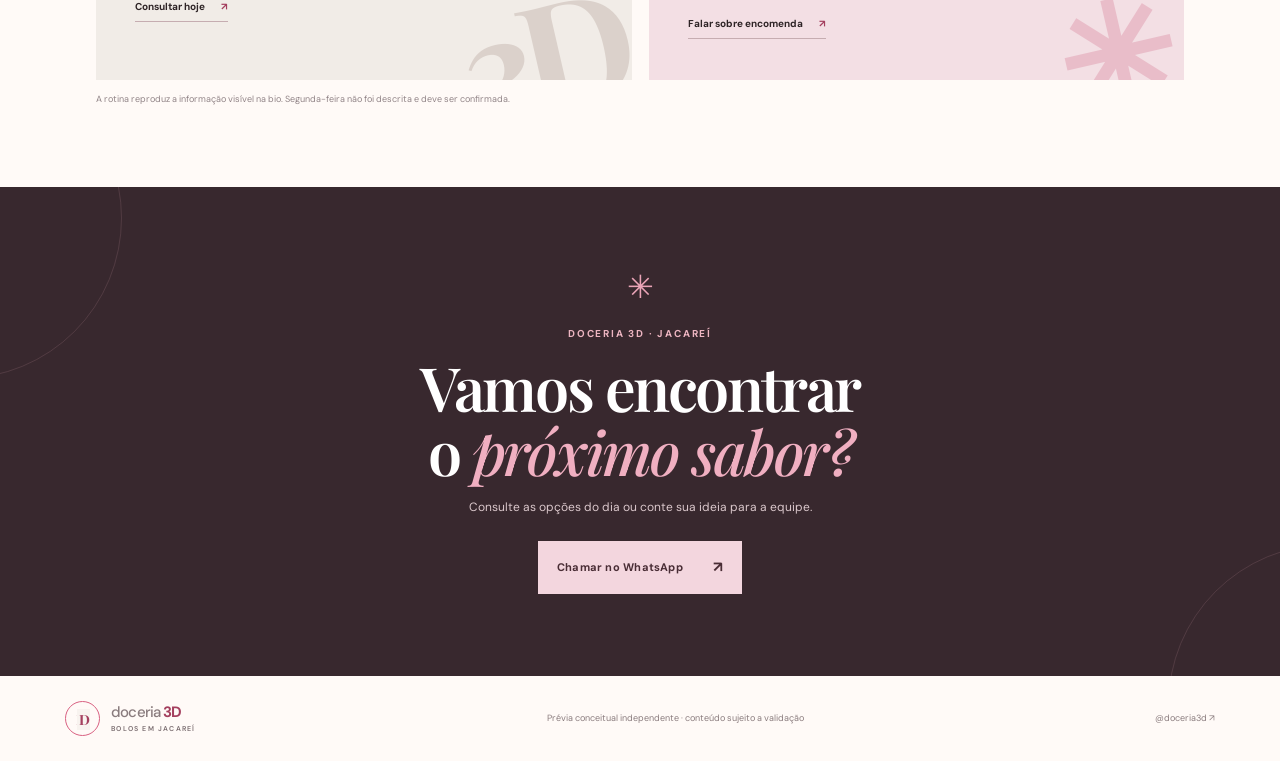
==== commit fb8d0aff: "Add presentation board and proposal handoff" ====
--- a/index.html
+++ b/index.html
@@ -35,3 +35,4 @@
 <footer class="site-footer"><a class="brand brand-footer" href="#"><span class="brand-mark"><span>3</span><b>D</b></span><span class="brand-name">doceria <strong>3D</strong><small>BOLOS EM JACAREÍ</small></span></a><span>Prévia conceitual independente · conteúdo sujeito a validação</span><a href="https://www.instagram.com/doceria3d/" target="_blank" rel="noreferrer">@doceria3d ↗</a></footer><a class="mobile-contact" href="https://wa.me/5512991172727?text=Oi%21%20Queria%20consultar%20a%20Doceria%203D." target="_blank" rel="noreferrer"><span>☏</span> Consultar pelo WhatsApp <b>↗</b></a>
 <script src="script.js"></script>
 </body></html>
+
--- a/styles.css
+++ b/styles.css
@@ -11,3 +11,4 @@
 @media(max-width:900px){.hero{padding:48px 5% 22px;min-height:590px}.hero h1{font-size:clamp(42px,7vw,64px)}.hero-art{min-height:400px}.image-main{height:360px}.orbit-one{width:390px;height:270px}.orbit-two{width:430px;height:320px}.intro-strip,.section-pad,.availability{margin-left:0;margin-right:0;padding-left:5%;padding-right:5%}.intro-strip{grid-template-columns:.6fr 2fr}.intro-strip>a{grid-column:2;justify-self:start}.order-section{grid-template-columns:.85fr 1.15fr}.order-copy{padding:55px 34px}.order-image{min-height:570px}.product-wide .product-image{height:330px}}
 @media(max-width:680px){body{font-size:14px;padding-bottom:67px}.announcement{height:auto;min-height:32px;padding:8px 4%;justify-content:center;font-size:8px}.announcement>span:first-child,.announcement>a{display:none}.site-header{height:68px;padding:0 5%;position:sticky;top:0}.site-header nav{display:none;position:absolute;top:67px;left:0;right:0;background:#fffaf7;border-bottom:1px solid var(--line);padding:15px 5%;gap:0;flex-direction:column;box-shadow:0 9px 15px #2e242612}.site-header nav.is-open{display:flex}.site-header nav a{padding:12px 0;border-bottom:1px solid var(--line)}.brand-mark{height:37px;width:37px}.brand-name{font-size:16px}.header-cta{font-size:9px;padding:10px 11px}.header-cta span{margin-left:5px}.menu-toggle{display:flex;flex-direction:column;gap:5px;background:none;border:0;padding:9px;margin-left:7px}.menu-toggle span{width:18px;height:1.5px;background:var(--ink)}.hero{display:flex;flex-direction:column;padding:39px 5% 18px;min-height:0}.hero-copy{padding-bottom:15px}.hero .eyebrow{margin-bottom:14px;font-size:9px}.hero h1{font-size:clamp(43px,12vw,59px);max-width:500px;margin-bottom:15px}.hero-text{font-size:13px;line-height:1.7;margin-bottom:19px}.hero-actions{gap:18px}.button{padding:14px 15px;gap:18px;font-size:10px}.text-link{font-size:10px}.hero-proof{margin-top:21px;font-size:9px}.hero-art{min-height:350px;margin:0 -3%}.image-main{height:310px;width:78%;transform:rotate(1deg);border-width:7px}.hero-sticker{width:100px;height:100px;left:4%;bottom:25px}.hero-sticker strong{font-size:13px}.hero-sticker span{font-size:7px}.hero-sticker i{font-size:12px;right:11px;top:10px}.orbit-one{width:310px;height:230px}.orbit-two{width:345px;height:275px}.hero-bottom{padding-top:12px;font-size:7px}.hero-bottom span:last-child{display:none}.intro-strip{margin:0 5%;padding:21px 0;grid-template-columns:1fr;gap:10px}.intro-index{font-size:8px}.intro-strip>p{font-size:16px}.intro-strip>a{grid-column:auto;font-size:9px}.section-pad{padding-top:62px;padding-bottom:62px}.section-heading{display:block;margin-bottom:25px}.section-heading h2,.order-copy h2{font-size:39px}.section-lead{margin:13px 0 0;font-size:11px}.category-tabs{gap:14px;overflow:auto;scrollbar-width:none}.category-tabs::-webkit-scrollbar{display:none}.category-tab{white-space:nowrap;font-size:10px;padding-right:0}.product-grid{grid-template-columns:1fr;gap:15px}.product-wide{grid-row:auto}.product-wide .product-image{height:260px}.product-image-small,.custom-illustration{height:225px}.product-info{padding:16px}.product-info h3{font-size:20px}.product-info p:not(.product-kicker){font-size:10px}.disclaimer{font-size:8px;margin-top:15px}.order-section{grid-template-columns:1fr}.order-image{min-height:350px;height:350px}.image-quote{font-size:33px;left:7%;bottom:8%}.order-copy{padding:42px 6% 48px}.order-copy h2{font-size:37px;margin-bottom:22px}.step{grid-template-columns:28px 1fr;gap:9px;padding:13px 0}.step h3{font-size:15px}.step p{font-size:10px}.availability{padding:58px 5% 54px}.availability-top{display:block}.availability-top .eyebrow{font-size:9px;margin-bottom:4px}.availability-top>p:last-child{margin-bottom:17px;font-size:9px}.availability-grid{grid-template-columns:1fr;gap:11px}.availability-card{padding:25px;min-height:250px}.availability-card h2{font-size:32px}.availability-card p{font-size:10px;max-width:230px}.availability-deco{font-size:130px}.schedule-note{font-size:8px;line-height:1.5}.closing{padding:57px 5% 63px}.closing h2{font-size:44px}.closing>p:not(.eyebrow){font-size:11px}.site-footer{padding:14px 5%;min-height:80px;gap:12px;flex-wrap:wrap}.site-footer>span{order:3;width:100%;text-align:center;font-size:8px}.brand-footer .brand-mark{width:30px;height:30px}.brand-footer .brand-name{font-size:13px}.site-footer>a:last-child{font-size:9px}.mobile-contact{position:fixed;bottom:0;left:0;right:0;z-index:10;height:59px;background:var(--rose-deep);color:white;display:flex;align-items:center;justify-content:center;gap:10px;font-size:11px;font-weight:700;box-shadow:0 -5px 20px #4a253019}.mobile-contact span{font-size:16px}.mobile-contact b{font-size:14px;font-weight:400;margin-left:3px}}
 @media(prefers-reduced-motion:reduce){*,*::before,*::after{scroll-behavior:auto!important;transition:none!important;animation:none!important}}
+.image-label{top:12px;bottom:auto}
